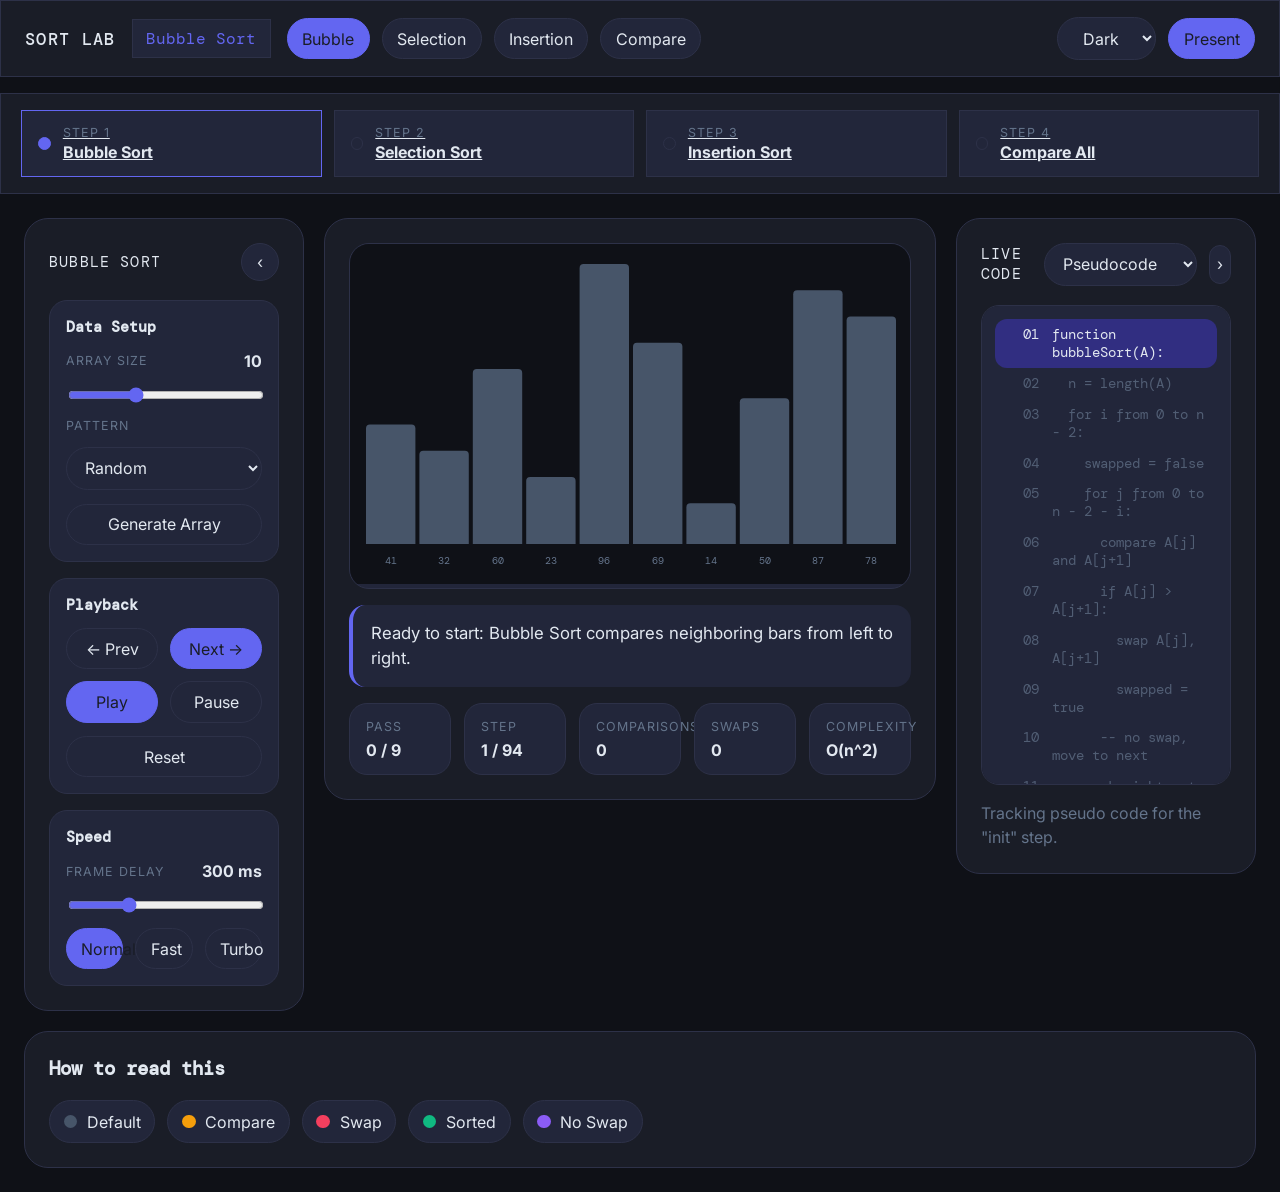
==== bubble.html @ e61f561c "refactor(ui): rebuild sorting lab around shared p5 sketches Replace the divergent DOM-based simulato" ====
<!doctype html>
<html lang="en">
<head>
  <meta charset="UTF-8">
  <meta name="viewport" content="width=device-width, initial-scale=1.0">
  <title>Bubble Sort - Sort Lab</title>
  <link rel="stylesheet" href="css/theme.css">
  <link rel="stylesheet" href="css/shell.css">
</head>
<body data-theme="dark">
  <div class="page-wrapper">
    <div class="sim-layout">
      <aside class="left-panel" id="leftPanel">
        <div class="panel-header">
          <span class="algo-badge">Bubble Sort</span>
          <button class="collapse-btn" id="collapseLeftBtn" type="button">&lsaquo;</button>
        </div>
        <div class="panel-body">
          <section class="control-group">
            <h3>Data Setup</h3>
            <label class="control-field" for="sizeInput">
              <span>Array Size</span>
              <b id="sizeValue">10</b>
            </label>
            <input id="sizeInput" type="range" min="6" max="18" value="10" step="1">

            <label class="control-field" for="patternSelect">
              <span>Pattern</span>
            </label>
            <select id="patternSelect">
              <option value="random">Random</option>
              <option value="reversed">Reversed</option>
              <option value="nearly_sorted">Nearly Sorted</option>
              <option value="few_unique">Few Unique</option>
            </select>

            <button class="control-button" id="regenerateBtn" type="button">Generate Array</button>
          </section>

          <section class="control-group">
            <h3>Playback</h3>
            <div class="button-grid two-up">
              <button class="control-button" id="backBtn" type="button">&larr; Prev</button>
              <button class="control-button accent" id="nextBtn" type="button">Next &rarr;</button>
              <button class="control-button accent" id="playBtn" type="button">Play</button>
              <button class="control-button" id="pauseBtn" type="button">Pause</button>
            </div>
            <button class="control-button ghost" id="resetBtn" type="button">Reset</button>
          </section>

          <section class="control-group">
            <h3>Speed</h3>
            <label class="control-field" for="speed">
              <span>Frame Delay</span>
              <b id="speedValue">300 ms</b>
            </label>
            <input id="speed" type="range" min="10" max="1000" value="300" step="10">
            <div class="button-grid three-up presets">
              <button class="pill-btn active" id="speedNormalBtn" type="button">Normal</button>
              <button class="pill-btn" id="speedFastBtn" type="button">Fast</button>
              <button class="pill-btn" id="speedTurboBtn" type="button">Turbo</button>
            </div>
          </section>
        </div>
      </aside>

      <main class="center-panel">
        <div class="canvas-container" id="sketchContainer"></div>
        <div class="narration-banner" id="narration">Press Play or Step Forward to begin.</div>
        <div class="stats-row" id="statsRow">
          <div class="stat"><span class="stat-label">Pass</span><b id="passStat">0 / 0</b></div>
          <div class="stat"><span class="stat-label">Step</span><b id="stepStat">0 / 0</b></div>
          <div class="stat"><span class="stat-label">Comparisons</span><b id="compStat">0</b></div>
          <div class="stat"><span class="stat-label">Swaps</span><b id="swapStat">0</b></div>
          <div class="stat"><span class="stat-label">Complexity</span><b id="complexStat">O(n^2)</b></div>
        </div>
      </main>

      <aside class="right-panel" id="rightPanel">
        <div class="panel-header">
          <span class="panel-title">Live Code</span>
          <select id="codeLanguage">
            <option value="pseudo">Pseudocode</option>
            <option value="java">Java</option>
            <option value="cpp">C++</option>
            <option value="python">Python</option>
          </select>
          <button class="collapse-btn" id="collapseRightBtn" type="button">&rsaquo;</button>
        </div>
        <div class="panel-body">
          <div class="code-trace-container" id="codeTraceContainer"></div>
          <div class="code-note" id="codeNote">Line trace follows the current Bubble Sort step.</div>
        </div>
      </aside>
    </div>

    <section class="how-section">
      <h3>How to read this</h3>
      <div class="legend-row">
        <span class="legend-pill"><i class="swatch default"></i> Default</span>
        <span class="legend-pill"><i class="swatch compare"></i> Compare</span>
        <span class="legend-pill"><i class="swatch swap"></i> Swap</span>
        <span class="legend-pill"><i class="swatch sorted"></i> Sorted</span>
        <span class="legend-pill"><i class="swatch noswap"></i> No Swap</span>
      </div>
    </section>
  </div>

  <script src="lib/p5.min.js"></script>
  <script src="js/algorithms/bubble.js"></script>
  <script src="js/shell.js"></script>
  <script src="js/controls.js"></script>
  <script src="js/codeTrace.js"></script>
  <script src="js/sketches/bubbleSketch.js"></script>
  <script>
    let currentArray = SortLabControls.generateArray(10, 'random');
    let steps = BubbleAlgorithm.computeSteps(currentArray);
    let currentStep = steps[0];

    const sketch = mountSketch('sketchContainer', 'bubble');
    const codeTrace = initCodeTrace({
      container: document.getElementById('codeTraceContainer'),
      codeStrings: BubbleAlgorithm.codeStrings,
      lineMap: BubbleAlgorithm.lineMap,
    });

    function renderCodeForStep(step) {
      const lang = document.getElementById('codeLanguage').value;
      codeTrace.render(lang, step.type);
      document.getElementById('codeNote').textContent =
        'Tracking ' + lang + ' code for the "' + step.type + '" step.';
    }

    initControls({
      sketch,
      initialArray: currentArray,
      getSteps: function () {
        return steps;
      },
      setSteps: function (nextSteps) {
        steps = nextSteps;
      },
      buildSteps: function (array) {
        currentArray = array.slice();
        return BubbleAlgorithm.computeSteps(currentArray);
      },
      onStepChange: function (step, idx, total) {
        currentStep = step;
        document.getElementById('narration').textContent = step.action;
        document.getElementById('passStat').textContent = step.pass + ' / ' + step.totalPasses;
        document.getElementById('stepStat').textContent = (idx + 1) + ' / ' + total;
        document.getElementById('compStat').textContent = step.comparisons;
        document.getElementById('swapStat').textContent = step.swaps;
        renderCodeForStep(step);
      },
      speedEl: document.getElementById('speed'),
      playBtn: document.getElementById('playBtn'),
      pauseBtn: document.getElementById('pauseBtn'),
      nextBtn: document.getElementById('nextBtn'),
      backBtn: document.getElementById('backBtn'),
      resetBtn: document.getElementById('resetBtn'),
      speedNormalBtn: document.getElementById('speedNormalBtn'),
      speedFastBtn: document.getElementById('speedFastBtn'),
      speedTurboBtn: document.getElementById('speedTurboBtn'),
      sizeEl: document.getElementById('sizeInput'),
      sizeValueEl: document.getElementById('sizeValue'),
      patternEl: document.getElementById('patternSelect'),
      regenerateBtn: document.getElementById('regenerateBtn'),
      speedValueEl: document.getElementById('speedValue'),
    });

    document.getElementById('codeLanguage').addEventListener('change', function () {
      renderCodeForStep(currentStep);
    });
  </script>
</body>
</html>
---- css/theme.css ----
body[data-theme="dark"] {
  --bg: #0f1117;
  --surface: #1a1d27;
  --surface-2: #22263a;
  --border: #2d3148;
  --ink: #e2e8f0;
  --muted: #64748b;
  --accent: #6366f1;
  --accent-dim: #312e81;
  --bar-default: #475569;
  --bar-compare: #f59e0b;
  --bar-swap: #f43f5e;
  --bar-sorted: #10b981;
  --bar-noswap: #8b5cf6;
  --bar-min: #f97316;
  --bar-key: #38bdf8;
  --bar-shift: #a855f7;
}

body[data-theme="light"] {
  --bg: #f8fafc;
  --surface: #ffffff;
  --surface-2: #f1f5f9;
  --border: #e2e8f0;
  --ink: #0f172a;
  --muted: #64748b;
  --accent: #4f46e5;
  --accent-dim: #e0e7ff;
  --bar-default: #475569;
  --bar-compare: #f59e0b;
  --bar-swap: #f43f5e;
  --bar-sorted: #10b981;
  --bar-noswap: #8b5cf6;
  --bar-min: #f97316;
  --bar-key: #38bdf8;
  --bar-shift: #a855f7;
}

body[data-theme="ocean"] {
  --bg: #0a1628;
  --surface: #0f2040;
  --surface-2: #162a52;
  --border: #1e3a6e;
  --ink: #bfdbfe;
  --muted: #4b7fba;
  --accent: #38bdf8;
  --accent-dim: #0c4a6e;
  --bar-default: #475569;
  --bar-compare: #f59e0b;
  --bar-swap: #f43f5e;
  --bar-sorted: #10b981;
  --bar-noswap: #8b5cf6;
  --bar-min: #f97316;
  --bar-key: #38bdf8;
  --bar-shift: #a855f7;
}

body[data-theme="forest"] {
  --bg: #0a1a0e;
  --surface: #0f2714;
  --surface-2: #163a1d;
  --border: #1e5228;
  --ink: #bbf7d0;
  --muted: #4a8f5c;
  --accent: #10b981;
  --accent-dim: #064e3b;
  --bar-default: #475569;
  --bar-compare: #f59e0b;
  --bar-swap: #f43f5e;
  --bar-sorted: #10b981;
  --bar-noswap: #8b5cf6;
  --bar-min: #f97316;
  --bar-key: #38bdf8;
  --bar-shift: #a855f7;
}
---- css/shell.css ----
@import url('https://fonts.googleapis.com/css2?family=DM+Mono:wght@400;500&family=Inter:wght@400;500;600;700&display=swap');

* {
  box-sizing: border-box;
}

html {
  color-scheme: dark;
}

body {
  margin: 0;
  min-height: 100vh;
  background: var(--bg);
  color: var(--ink);
  font-family: 'Inter', sans-serif;
}

body[data-theme="light"] {
  color-scheme: light;
}

a {
  color: inherit;
}

button,
select,
input {
  font: inherit;
}

code {
  font-family: 'DM Mono', monospace;
}

.topnav,
.progress-stepper,
.hero-panel,
.download-note,
.feature-card,
.compare-callout,
.table-card,
.left-panel,
.center-panel,
.right-panel,
.how-section,
.compare-lane,
.summary-card {
  border: 1px solid var(--border);
  background: var(--surface);
}

.topnav {
  position: sticky;
  top: 0;
  z-index: 20;
  display: flex;
  align-items: center;
  justify-content: space-between;
  gap: 1rem;
  padding: 1rem 1.5rem;
}

.topnav-brand,
.topnav-current,
.panel-title,
.algo-badge,
.lane-title,
.hero-panel h1,
.feature-card h2,
.compare-callout h2,
.table-card h2,
.how-section h3,
.control-group h3 {
  font-family: 'DM Mono', monospace;
}

.topnav-brand {
  font-size: 1.05rem;
  font-weight: 500;
  letter-spacing: 0.08em;
  text-transform: uppercase;
}

.topnav-center {
  display: flex;
  align-items: center;
  gap: 1rem;
  flex: 1;
}

.topnav-current {
  padding: 0.5rem 0.85rem;
  border: 1px solid var(--border);
  background: var(--surface-2);
  color: var(--accent);
}

.topnav-links,
.topnav-right,
.hero-actions,
.legend-row,
.button-grid,
.presets,
.lane-header {
  display: flex;
  align-items: center;
  gap: 0.75rem;
}

.topnav-links {
  flex-wrap: wrap;
}

.topnav-link,
.button-link,
.control-button,
.pill-btn,
.present-btn,
.theme-select,
.collapse-btn,
select {
  border: 1px solid var(--border);
  background: var(--surface-2);
  color: var(--ink);
  text-decoration: none;
}

.topnav-link,
.button-link,
.present-btn,
.control-button,
.pill-btn,
.theme-select,
.collapse-btn,
select {
  border-radius: 999px;
}

.topnav-link,
.present-btn,
.theme-select,
.button-link,
.control-button,
.pill-btn,
.collapse-btn,
select {
  padding: 0.6rem 0.9rem;
}

.topnav-link.active,
.button-link,
.control-button.accent,
.pill-btn.active,
.present-btn {
  background: var(--accent);
  border-color: var(--accent);
  color: var(--surface);
}

.button-link.ghost,
.control-button.ghost {
  background: transparent;
  color: var(--ink);
}

.progress-stepper {
  max-width: 1320px;
  margin: 1rem auto 0;
  padding: 1rem 1.25rem;
}

.stepper-track {
  display: grid;
  grid-template-columns: repeat(4, minmax(0, 1fr));
  gap: 0.75rem;
}

.step-item {
  display: flex;
  align-items: center;
  gap: 0.75rem;
  padding: 0.85rem 1rem;
  border: 1px solid var(--border);
  background: var(--surface-2);
}

.step-dot {
  width: 0.8rem;
  height: 0.8rem;
  border-radius: 999px;
  border: 1px solid var(--border);
  background: transparent;
}

.step-item.current {
  border-color: var(--accent);
}

.step-item.current .step-dot,
.step-item.complete .step-dot {
  background: var(--accent);
  border-color: var(--accent);
}

.step-meta {
  display: flex;
  flex-direction: column;
  gap: 0.15rem;
}

.step-index,
.eyebrow,
.card-kicker,
.summary-label,
.stat-label,
.control-field span {
  font-size: 0.78rem;
  letter-spacing: 0.08em;
  text-transform: uppercase;
  color: var(--muted);
}

.page-wrapper,
.home-page {
  max-width: 1320px;
  margin: 0 auto;
  padding: 1.5rem;
}

.home-page {
  display: grid;
  gap: 1.5rem;
}

.hero-panel,
.download-note,
.compare-callout,
.table-card,
.feature-card,
.left-panel,
.center-panel,
.right-panel,
.how-section,
.compare-lane,
.summary-card {
  border-radius: 24px;
}

.hero-panel,
.compare-callout,
.download-note,
.table-card,
.feature-card,
.left-panel,
.center-panel,
.right-panel,
.how-section,
.compare-lane {
  padding: 1.5rem;
}

.hero-panel h1,
.compare-callout h2,
.table-card h2 {
  margin: 0.4rem 0 0.75rem;
  font-size: clamp(2rem, 4vw, 3.4rem);
  line-height: 1.05;
}

.hero-panel p,
.compare-callout p,
.feature-card p,
.download-note p,
.table-card p,
.code-note,
.summary-card code,
.narration-banner,
.narration-banner.compact {
  color: var(--ink);
}

.download-note a,
.button-link,
.feature-card a {
  color: inherit;
}

.card-grid {
  display: grid;
  grid-template-columns: repeat(auto-fit, minmax(240px, 1fr));
  gap: 1.25rem;
}

.feature-card {
  display: grid;
  gap: 1rem;
}

.feature-card h2 {
  margin: 0;
  font-size: 1.3rem;
}

.compare-callout {
  display: flex;
  align-items: center;
  justify-content: space-between;
  gap: 1rem;
}

.complexity-table {
  width: 100%;
  border-collapse: collapse;
}

.complexity-table th,
.complexity-table td {
  padding: 0.95rem 0.85rem;
  border-bottom: 1px solid var(--border);
  text-align: left;
}

.complexity-table th {
  color: var(--muted);
  font-size: 0.82rem;
  text-transform: uppercase;
  letter-spacing: 0.08em;
}

.sim-layout {
  display: grid;
  grid-template-columns: 280px minmax(0, 1fr) 300px;
  gap: 1.25rem;
  align-items: start;
}

.sim-layout.left-collapsed {
  grid-template-columns: 82px minmax(0, 1fr) 300px;
}

.sim-layout.right-collapsed {
  grid-template-columns: 280px minmax(0, 1fr) 82px;
}

.sim-layout.left-collapsed.right-collapsed {
  grid-template-columns: 82px minmax(0, 1fr) 82px;
}

.panel-header {
  display: flex;
  align-items: center;
  justify-content: space-between;
  gap: 0.75rem;
  margin-bottom: 1.2rem;
}

.panel-body {
  display: grid;
  gap: 1rem;
}

.left-panel.collapsed .panel-body,
.right-panel.collapsed .panel-body,
.left-panel.collapsed .algo-badge,
.right-panel.collapsed .panel-title,
.right-panel.collapsed select {
  display: none;
}

.left-panel,
.right-panel {
  position: sticky;
  top: 6.5rem;
}

.algo-badge,
.panel-title,
.lane-title {
  font-size: 0.92rem;
  letter-spacing: 0.08em;
  text-transform: uppercase;
}

.collapse-btn {
  width: 2.4rem;
  height: 2.4rem;
  padding: 0;
  display: inline-flex;
  align-items: center;
  justify-content: center;
}

.control-group {
  display: grid;
  gap: 0.85rem;
  padding: 1rem;
  border: 1px solid var(--border);
  border-radius: 18px;
  background: var(--surface-2);
}

.control-group h3 {
  margin: 0;
  font-size: 0.92rem;
}

.control-field {
  display: flex;
  align-items: center;
  justify-content: space-between;
  gap: 1rem;
}

.button-grid.two-up {
  display: grid;
  grid-template-columns: repeat(2, minmax(0, 1fr));
  gap: 0.75rem;
}

.button-grid.three-up {
  display: grid;
  grid-template-columns: repeat(3, minmax(0, 1fr));
  gap: 0.75rem;
}

.control-button,
.pill-btn,
.button-link,
.present-btn,
.theme-select,
.topnav-link {
  text-align: center;
  transition: border-color 160ms ease, background 160ms ease, color 160ms ease;
}

select,
input[type="range"] {
  width: 100%;
}

input[type="range"] {
  accent-color: var(--accent);
}

.canvas-container {
  width: 100%;
  min-height: 340px;
  border: 1px solid var(--border);
  border-radius: 20px;
  overflow: hidden;
  background: var(--surface-2);
}

.canvas-container.compact {
  min-height: 220px;
}

.narration-banner {
  margin-top: 1rem;
  padding: 1rem 1.1rem;
  border-left: 4px solid var(--accent);
  border-radius: 16px;
  background: var(--surface-2);
  font-size: 1.05rem;
  line-height: 1.5;
}

.narration-banner.compact {
  margin-top: 0.8rem;
  font-size: 0.96rem;
}

.stats-row {
  display: grid;
  grid-template-columns: repeat(5, minmax(0, 1fr));
  gap: 0.85rem;
  margin-top: 1rem;
}

.stats-row.compact {
  grid-template-columns: repeat(3, minmax(0, 1fr));
}

.stat {
  display: grid;
  gap: 0.4rem;
  padding: 0.9rem 1rem;
  border: 1px solid var(--border);
  border-radius: 18px;
  background: var(--surface-2);
}

.center-panel {
  min-width: 0;
}

.code-trace-container {
  max-height: 480px;
  overflow: auto;
  border: 1px solid var(--border);
  border-radius: 18px;
  background: var(--surface-2);
  padding: 0.8rem;
}

.code-language-block {
  display: none;
}

.code-language-block.active {
  display: block;
}

.code-line {
  display: grid;
  grid-template-columns: 2.2rem minmax(0, 1fr);
  gap: 0.85rem;
  padding: 0.4rem 0.55rem;
  border-radius: 12px;
  color: var(--muted);
  font-family: 'DM Mono', monospace;
  font-size: 0.86rem;
  transition: background 180ms ease, color 180ms ease, opacity 180ms ease;
  opacity: 0.72;
}

.code-line.active {
  background: var(--accent-dim);
  color: var(--ink);
  opacity: 1;
}

.code-line-number {
  text-align: right;
}

.code-line-content {
  white-space: pre-wrap;
  word-break: break-word;
}

.code-note {
  color: var(--muted);
  line-height: 1.5;
}

.how-section {
  margin-top: 1.25rem;
}

.how-section h3 {
  margin-top: 0;
}

.legend-row {
  flex-wrap: wrap;
}

.legend-pill {
  display: inline-flex;
  align-items: center;
  gap: 0.6rem;
  padding: 0.65rem 0.85rem;
  border: 1px solid var(--border);
  border-radius: 999px;
  background: var(--surface-2);
}

.swatch {
  width: 0.85rem;
  height: 0.85rem;
  border-radius: 999px;
  display: inline-block;
}

.swatch.default {
  background: var(--bar-default);
}

.swatch.compare {
  background: var(--bar-compare);
}

.swatch.swap {
  background: var(--bar-swap);
}

.swatch.sorted {
  background: var(--bar-sorted);
}

.swatch.noswap {
  background: var(--bar-noswap);
}

.swatch.min {
  background: var(--bar-min);
}

.swatch.key {
  background: var(--bar-key);
}

.swatch.shift {
  background: var(--bar-shift);
}

.compare-stack {
  display: grid;
  gap: 1rem;
}

.compare-lane {
  display: grid;
}

.compare-lane {
  position: relative;
}

.compare-lane.lane-done::after {
  content: 'Sorted';
  position: absolute;
  top: 10px;
  right: 12px;
  background: var(--bar-sorted);
  color: var(--surface);
  font-size: 11px;
  font-weight: 600;
  padding: 3px 10px;
  border-radius: 999px;
  letter-spacing: 0.04em;
  pointer-events: none;
}

.lane-header {
  justify-content: space-between;
  margin-bottom: 0.75rem;
}

.lane-status {
  color: var(--muted);
  font-size: 0.88rem;
}

.compare-summary-grid {
  display: grid;
  gap: 0.85rem;
}

.summary-card {
  display: grid;
  gap: 0.45rem;
  padding: 1rem;
  border-radius: 18px;
}

.summary-card code {
  white-space: pre-wrap;
  word-break: break-word;
}

body[data-present] .topnav,
body[data-present] .progress-stepper,
body[data-present] .left-panel,
body[data-present] .right-panel,
body[data-present] .how-section {
  display: none !important;
}

body[data-present] .center-panel {
  width: 100% !important;
}

body[data-present] .sim-layout {
  grid-template-columns: 1fr !important;
}

@media (max-width: 1120px) {
  .sim-layout,
  .sim-layout.left-collapsed,
  .sim-layout.right-collapsed,
  .sim-layout.left-collapsed.right-collapsed,
  .compare-callout {
    grid-template-columns: 1fr;
    display: grid;
  }

  .topnav {
    flex-direction: column;
    align-items: stretch;
  }

  .topnav-center,
  .topnav-right {
    justify-content: space-between;
  }

  .left-panel,
  .right-panel {
    position: static;
  }
}

@media (max-width: 760px) {
  .page-wrapper,
  .home-page {
    padding: 1rem;
  }

  .progress-stepper {
    margin: 1rem;
  }

  .stepper-track,
  .stats-row,
  .stats-row.compact,
  .button-grid.two-up,
  .button-grid.three-up {
    grid-template-columns: 1fr;
  }

  .topnav-links,
  .topnav-right,
  .hero-actions,
  .legend-row {
    flex-direction: column;
    align-items: stretch;
  }

  .compare-callout {
    gap: 1.25rem;
  }
}
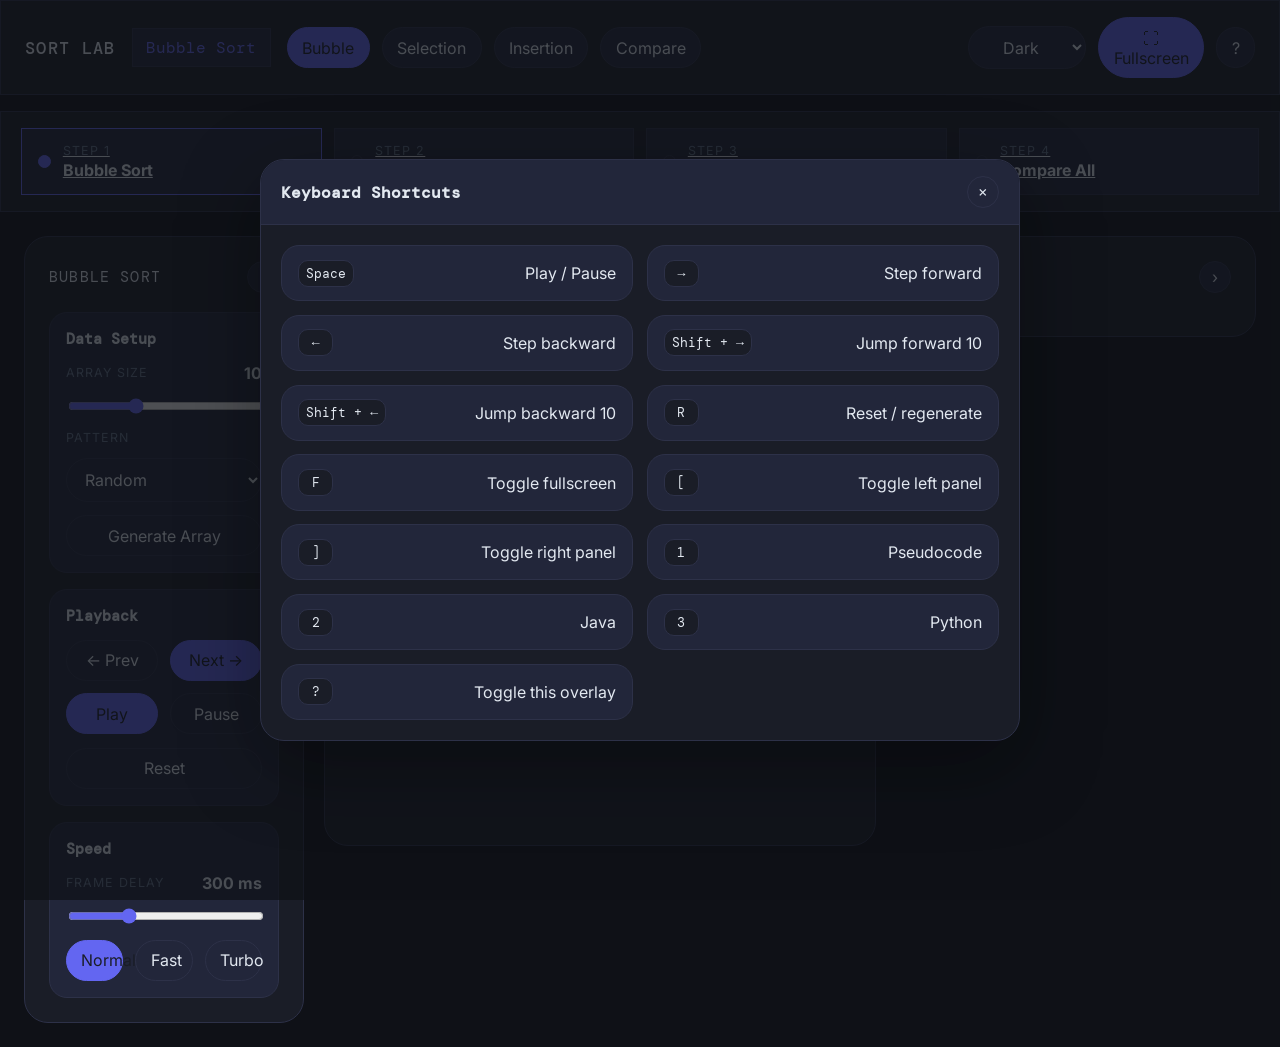
==== commit 4aa42b85: "feat(ui): tile workspace, keyboard shortcuts, swap animations, syntax highlighting - Add persistent " ====
--- a/bubble.html
+++ b/bubble.html
@@ -117,22 +117,23 @@
     let steps = BubbleAlgorithm.computeSteps(currentArray);
     let currentStep = steps[0];
 
-    const sketch = mountSketch('sketchContainer', 'bubble');
+    let sketch = mountSketch('sketchContainer', 'bubble');
     const codeTrace = initCodeTrace({
       container: document.getElementById('codeTraceContainer'),
       codeStrings: BubbleAlgorithm.codeStrings,
-      lineMap: BubbleAlgorithm.lineMap,
     });
 
     function renderCodeForStep(step) {
       const lang = document.getElementById('codeLanguage').value;
-      codeTrace.render(lang, step.type);
+      codeTrace.render(lang, step);
       document.getElementById('codeNote').textContent =
         'Tracking ' + lang + ' code for the "' + step.type + '" step.';
     }
 
-    initControls({
-      sketch,
+    const controls = initControls({
+      getSketch: function () {
+        return sketch;
+      },
       initialArray: currentArray,
       getSteps: function () {
         return steps;
@@ -169,6 +170,38 @@
       speedValueEl: document.getElementById('speedValue'),
     });
 
+    SortLabShell.registerPageRuntime({
+      controls: controls,
+      codeLanguageEl: document.getElementById('codeLanguage'),
+      mountVisualizer: function (target) {
+        if (sketch && typeof sketch.destroy === 'function') {
+          sketch.destroy();
+        } else if (sketch && typeof sketch.remove === 'function') {
+          sketch.remove();
+        }
+        sketch = mountSketch(target, 'bubble');
+        if (sketch && typeof sketch.resetBars === 'function') {
+          sketch.resetBars(currentArray);
+        }
+        if (currentStep && sketch && typeof sketch.applyStep === 'function') {
+          sketch.applyStep(currentStep);
+        }
+      },
+      unmountVisualizer: function () {
+        if (sketch && typeof sketch.destroy === 'function') {
+          sketch.destroy();
+        } else if (sketch && typeof sketch.remove === 'function') {
+          sketch.remove();
+        }
+        sketch = null;
+      },
+      onTileContentMounted: function (content) {
+        if (content === 'code' && currentStep) {
+          renderCodeForStep(currentStep);
+        }
+      },
+    });
+
     document.getElementById('codeLanguage').addEventListener('change', function () {
       renderCodeForStep(currentStep);
     });
--- a/css/theme.css
+++ b/css/theme.css
@@ -15,6 +15,15 @@
   --bar-min: #f97316;
   --bar-key: #38bdf8;
   --bar-shift: #a855f7;
+  --tok-kw: #569cd6;
+  --tok-type: #4ec9b0;
+  --tok-fn: #dcdcaa;
+  --tok-var: #9cdcfe;
+  --tok-num: #b5cea8;
+  --tok-op: #d4d4d4;
+  --tok-punct: #d4d4d4;
+  --tok-comment: #6a9955;
+  --tok-str: #ce9178;
 }
 
 body[data-theme="light"] {
@@ -34,6 +43,15 @@
   --bar-min: #f97316;
   --bar-key: #38bdf8;
   --bar-shift: #a855f7;
+  --tok-kw: #0000ff;
+  --tok-type: #267f99;
+  --tok-fn: #795e26;
+  --tok-var: #001080;
+  --tok-num: #098658;
+  --tok-op: #000000;
+  --tok-punct: #000000;
+  --tok-comment: #008000;
+  --tok-str: #a31515;
 }
 
 body[data-theme="ocean"] {
@@ -53,6 +71,15 @@
   --bar-min: #f97316;
   --bar-key: #38bdf8;
   --bar-shift: #a855f7;
+  --tok-kw: #4fc1ff;
+  --tok-type: #4ec9b0;
+  --tok-fn: #dcdcaa;
+  --tok-var: #9cdcfe;
+  --tok-num: #b5cea8;
+  --tok-op: #d4d4d4;
+  --tok-punct: #d4d4d4;
+  --tok-comment: #6a9955;
+  --tok-str: #ce9178;
 }
 
 body[data-theme="forest"] {
@@ -72,4 +99,13 @@
   --bar-min: #f97316;
   --bar-key: #38bdf8;
   --bar-shift: #a855f7;
+  --tok-kw: #6ab04c;
+  --tok-type: #4ec9b0;
+  --tok-fn: #f9ca24;
+  --tok-var: #9cdcfe;
+  --tok-num: #b5cea8;
+  --tok-op: #d4d4d4;
+  --tok-punct: #d4d4d4;
+  --tok-comment: #8fbc8f;
+  --tok-str: #e17055;
 }
--- a/css/shell.css
+++ b/css/shell.css
@@ -331,21 +331,21 @@
 
 .sim-layout {
   display: grid;
-  grid-template-columns: 280px minmax(0, 1fr) 300px;
+  grid-template-columns: 280px minmax(0, 1fr) 360px;
   gap: 1.25rem;
   align-items: start;
 }
 
 .sim-layout.left-collapsed {
-  grid-template-columns: 82px minmax(0, 1fr) 300px;
+  grid-template-columns: 48px minmax(0, 1fr) 360px;
 }
 
 .sim-layout.right-collapsed {
-  grid-template-columns: 280px minmax(0, 1fr) 82px;
+  grid-template-columns: 280px minmax(0, 1fr) 48px;
 }
 
 .sim-layout.left-collapsed.right-collapsed {
-  grid-template-columns: 82px minmax(0, 1fr) 82px;
+  grid-template-columns: 48px minmax(0, 1fr) 48px;
 }
 
 .panel-header {
@@ -363,10 +363,30 @@
 
 .left-panel.collapsed .panel-body,
 .right-panel.collapsed .panel-body,
-.left-panel.collapsed .algo-badge,
-.right-panel.collapsed .panel-title,
 .right-panel.collapsed select {
   display: none;
+}
+
+.left-panel.collapsed,
+.right-panel.collapsed {
+  padding: 0.85rem 0.4rem;
+}
+
+.left-panel.collapsed .panel-header,
+.right-panel.collapsed .panel-header {
+  flex-direction: column;
+  align-items: center;
+  gap: 0.6rem;
+  margin-bottom: 0;
+}
+
+.left-panel.collapsed .algo-badge,
+.right-panel.collapsed .panel-title {
+  display: block;
+  writing-mode: vertical-rl;
+  transform: rotate(180deg);
+  white-space: nowrap;
+  font-size: 0.72rem;
 }
 
 .left-panel,
@@ -384,8 +404,8 @@
 }
 
 .collapse-btn {
-  width: 2.4rem;
-  height: 2.4rem;
+  width: 2rem;
+  height: 2rem;
   padding: 0;
   display: inline-flex;
   align-items: center;
@@ -485,6 +505,7 @@
 
 .stat {
   display: grid;
+  min-width: 0;
   gap: 0.4rem;
   padding: 0.9rem 1rem;
   border: 1px solid var(--border);
@@ -493,12 +514,290 @@
 }
 
 .center-panel {
+  display: grid;
   min-width: 0;
+}
+
+.tile-workspace {
+  --tile-cols: minmax(200px, 1fr);
+  --tile-rows: minmax(160px, 1fr);
+  position: relative;
+  display: grid;
+  grid-template-columns: var(--tile-cols);
+  grid-template-rows: var(--tile-rows);
+  gap: 0.75rem;
+  min-height: 560px;
+  align-content: stretch;
+}
+
+.tile-card {
+  position: relative;
+  display: grid;
+  grid-template-rows: auto minmax(0, 1fr);
+  min-width: 0;
+  min-height: 160px;
+  border: 1px solid var(--border);
+  border-radius: 22px;
+  background: var(--surface);
+  overflow: hidden;
+}
+
+.tile-card.empty {
+  display: block;
+  min-height: 160px;
+}
+
+.tile-header {
+  height: 28px;
+  display: flex;
+  align-items: center;
+  justify-content: space-between;
+  gap: 0.75rem;
+  padding: 0 0.65rem;
+  border-bottom: 1px solid var(--border);
+  background: var(--surface-2);
+}
+
+.tile-label {
+  font-family: 'DM Mono', monospace;
+  font-size: 0.76rem;
+  letter-spacing: 0.08em;
+  text-transform: uppercase;
+  color: var(--muted);
+}
+
+.tile-actions {
+  display: inline-flex;
+  align-items: center;
+  gap: 0.3rem;
+}
+
+.tile-action-btn,
+.tile-empty-trigger,
+.tile-picker-option,
+.shortcut-close,
+.help-btn {
+  border: 1px solid var(--border);
+  background: var(--surface-2);
+  color: var(--ink);
+}
+
+.tile-action-btn {
+  width: 1.35rem;
+  height: 1.35rem;
+  display: inline-flex;
+  align-items: center;
+  justify-content: center;
+  padding: 0;
+  border-radius: 999px;
+}
+
+.tile-body {
+  min-height: 0;
+  padding: 0.85rem;
+  overflow: hidden;
+}
+
+.tile-empty-trigger {
+  width: 100%;
+  height: 100%;
+  min-height: 160px;
+  border-radius: 22px;
+  border-style: dashed;
+  display: grid;
+  place-items: center;
+  gap: 0.4rem;
+  font-family: 'DM Mono', monospace;
+}
+
+.tile-empty-trigger span {
+  font-size: 1.5rem;
+  line-height: 1;
+}
+
+.tile-picker {
+  position: absolute;
+  inset: 0.75rem;
+  z-index: 10;
+  display: flex;
+  flex-wrap: wrap;
+  align-content: center;
+  justify-content: center;
+  gap: 0.55rem;
+  padding: 1rem;
+  border: 1px solid var(--border);
+  border-radius: 18px;
+  background: color-mix(in srgb, var(--surface) 88%, transparent);
+  backdrop-filter: blur(10px);
+}
+
+.tile-picker-option {
+  border-radius: 999px;
+  padding: 0.55rem 0.85rem;
+}
+
+.tile-picker-option.disabled,
+.tile-picker-option:disabled {
+  opacity: 0.35;
+  cursor: not-allowed;
+}
+
+.tile-gutter {
+  position: absolute;
+  z-index: 6;
+  border-radius: 999px;
+  background: color-mix(in srgb, var(--accent) 40%, var(--surface-2));
+  opacity: 0.7;
+}
+
+.tile-gutter-col {
+  width: 6px;
+  cursor: col-resize;
+}
+
+.tile-gutter-row {
+  height: 6px;
+  cursor: row-resize;
+}
+
+.code-tile-panel {
+  display: grid;
+  grid-template-rows: auto minmax(0, 1fr) auto;
+  gap: 0.75rem;
+  height: 100%;
+}
+
+.code-tile-toolbar {
+  display: flex;
+  align-items: center;
+  justify-content: space-between;
+  gap: 0.75rem;
+}
+
+.tile-body .code-trace-container,
+.tile-body .compare-stack,
+.tile-body .how-section {
+  height: 100%;
+}
+
+.tile-body .how-section {
+  margin-top: 0;
+}
+
+.shortcut-overlay {
+  position: fixed;
+  inset: 0;
+  z-index: 9999;
+  display: grid;
+  place-items: center;
+  padding: 1.5rem;
+  background: color-mix(in srgb, var(--bg) 72%, transparent);
+}
+
+.shortcut-modal {
+  width: min(760px, 100%);
+  border: 1px solid var(--border);
+  border-radius: 24px;
+  background: var(--surface);
+  box-shadow: 0 24px 80px rgba(0, 0, 0, 0.35);
+  overflow: hidden;
+}
+
+.shortcut-modal-header {
+  display: flex;
+  align-items: center;
+  justify-content: space-between;
+  gap: 1rem;
+  padding: 1rem 1.25rem;
+  border-bottom: 1px solid var(--border);
+  background: var(--surface-2);
+  font-family: 'DM Mono', monospace;
+}
+
+.shortcut-close {
+  width: 2rem;
+  height: 2rem;
+  border-radius: 999px;
+  padding: 0;
+}
+
+.shortcut-grid {
+  display: grid;
+  grid-template-columns: repeat(2, minmax(0, 1fr));
+  gap: 0.85rem;
+  padding: 1.25rem;
+}
+
+.shortcut-item {
+  display: flex;
+  align-items: center;
+  justify-content: space-between;
+  gap: 1rem;
+  padding: 0.85rem 1rem;
+  border: 1px solid var(--border);
+  border-radius: 18px;
+  background: var(--surface-2);
+}
+
+kbd {
+  min-width: 2.2rem;
+  padding: 0.25rem 0.45rem;
+  border: 1px solid var(--border);
+  border-radius: 10px;
+  background: var(--surface);
+  font-family: 'DM Mono', monospace;
+  font-size: 0.82rem;
+  text-align: center;
+}
+
+.tok-kw { color: var(--tok-kw); }
+.tok-type { color: var(--tok-type); }
+.tok-fn { color: var(--tok-fn); }
+.tok-var { color: var(--tok-var); }
+.tok-num { color: var(--tok-num); }
+.tok-op { color: var(--tok-op); }
+.tok-punct { color: var(--tok-punct); }
+.tok-comment { color: var(--tok-comment); font-style: italic; }
+.tok-str { color: var(--tok-str); }
+
+body.is-fullscreen .progress-stepper {
+  display: none !important;
+}
+
+body.is-fullscreen .topnav {
+  position: fixed;
+  top: 0;
+  left: 0;
+  right: 0;
+  min-height: 40px;
+  padding: 0.45rem 1rem;
+  transition: transform 180ms ease, opacity 180ms ease;
+}
+
+body.fullscreen-nav-hidden .topnav {
+  transform: translateY(calc(-100% + 6px));
+  opacity: 0.45;
+}
+
+body.is-fullscreen .page-wrapper {
+  max-width: none;
+  min-height: 100vh;
+  padding: 4.25rem 0.75rem 0.75rem;
+}
+
+body.is-fullscreen .sim-layout {
+  min-height: calc(100vh - 5rem);
+}
+
+body.is-fullscreen .center-panel,
+body.is-fullscreen .tile-workspace {
+  min-height: calc(100vh - 6.25rem);
 }
 
 .code-trace-container {
   max-height: 480px;
-  overflow: auto;
+  overflow-x: auto;
+  overflow-y: auto;
   border: 1px solid var(--border);
   border-radius: 18px;
   background: var(--surface-2);
@@ -521,9 +820,10 @@
   border-radius: 12px;
   color: var(--muted);
   font-family: 'DM Mono', monospace;
-  font-size: 0.86rem;
+  font-size: 0.9rem;
+  line-height: 1.5;
   transition: background 180ms ease, color 180ms ease, opacity 180ms ease;
-  opacity: 0.72;
+  opacity: 0.85;
 }
 
 .code-line.active {
@@ -537,8 +837,14 @@
 }
 
 .code-line-content {
-  white-space: pre-wrap;
-  word-break: break-word;
+  white-space: pre;
+}
+
+.stat-label {
+  overflow: hidden;
+  text-overflow: ellipsis;
+  white-space: nowrap;
+  min-width: 0;
 }
 
 .code-note {
@@ -730,6 +1036,25 @@
     align-items: stretch;
   }
 
+  .shortcut-grid {
+    grid-template-columns: 1fr;
+  }
+
+  .tile-workspace {
+    grid-template-columns: 1fr !important;
+    grid-template-rows: none !important;
+    grid-auto-rows: minmax(160px, auto);
+  }
+
+  .tile-card {
+    grid-column: auto !important;
+    grid-row: auto !important;
+  }
+
+  .tile-gutter {
+    display: none;
+  }
+
   .compare-callout {
     gap: 1.25rem;
   }
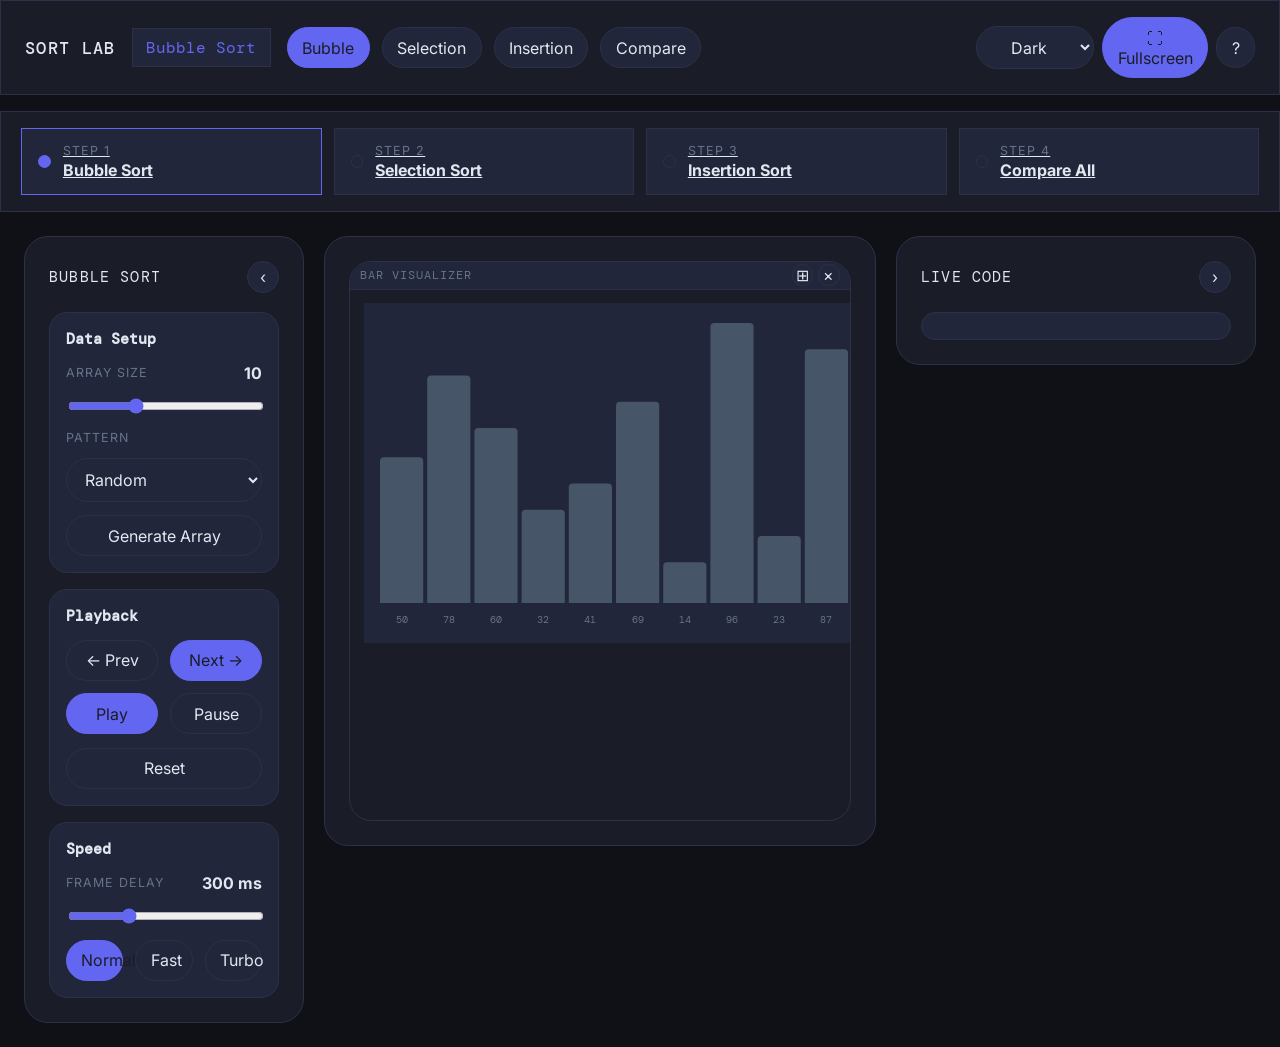
==== commit 54785d77: "polish: insertion shift animation, stat bump on all pages, hover/focus/cursor CSS, scrollbars, code-" ====
--- a/bubble.html
+++ b/bubble.html
@@ -148,10 +148,16 @@
       onStepChange: function (step, idx, total) {
         currentStep = step;
         document.getElementById('narration').textContent = step.action;
-        document.getElementById('passStat').textContent = step.pass + ' / ' + step.totalPasses;
+        var passEl = document.getElementById('passStat');
+        var compEl = document.getElementById('compStat');
+        var swapEl = document.getElementById('swapStat');
+        var newPass = step.pass + ' / ' + step.totalPasses;
+        var newComp = String(step.comparisons);
+        var newSwap = String(step.swaps);
+        if (passEl.textContent !== newPass) { passEl.textContent = newPass; SortLabShell.bumpStat(passEl); }
+        if (compEl.textContent !== newComp) { compEl.textContent = newComp; SortLabShell.bumpStat(compEl); }
+        if (swapEl.textContent !== newSwap) { swapEl.textContent = newSwap; SortLabShell.bumpStat(swapEl); }
         document.getElementById('stepStat').textContent = (idx + 1) + ' / ' + total;
-        document.getElementById('compStat').textContent = step.comparisons;
-        document.getElementById('swapStat').textContent = step.swaps;
         renderCodeForStep(step);
       },
       speedEl: document.getElementById('speed'),
--- a/css/shell.css
+++ b/css/shell.css
@@ -620,7 +620,7 @@
   inset: 0.75rem;
   z-index: 10;
   display: flex;
-  flex-wrap: wrap;
+  flex-direction: column;
   align-content: center;
   justify-content: center;
   gap: 0.55rem;
@@ -629,6 +629,37 @@
   border-radius: 18px;
   background: color-mix(in srgb, var(--surface) 88%, transparent);
   backdrop-filter: blur(10px);
+}
+
+.tile-picker-header {
+  display: flex;
+  align-items: center;
+  justify-content: space-between;
+  margin-bottom: 0.5rem;
+  font-family: 'DM Mono', monospace;
+  font-size: 0.75rem;
+  color: var(--muted);
+  text-transform: uppercase;
+  letter-spacing: 0.05em;
+}
+
+.tile-picker-close {
+  width: 1.5rem;
+  height: 1.5rem;
+  display: flex;
+  align-items: center;
+  justify-content: center;
+  border: 1px solid var(--border);
+  border-radius: 999px;
+  background: var(--surface-2);
+  color: var(--ink);
+  font-size: 1rem;
+  line-height: 1;
+  cursor: pointer;
+}
+
+.tile-picker-close:hover {
+  background: var(--surface-3);
 }
 
 .tile-picker-option {
@@ -692,6 +723,10 @@
   place-items: center;
   padding: 1.5rem;
   background: color-mix(in srgb, var(--bg) 72%, transparent);
+}
+
+.shortcut-overlay[hidden] {
+  display: none !important;
 }
 
 .shortcut-modal {
@@ -777,6 +812,31 @@
 body.fullscreen-nav-hidden .topnav {
   transform: translateY(calc(-100% + 6px));
   opacity: 0.45;
+}
+
+.fullscreen-exit-fab {
+  position: fixed;
+  top: max(0.75rem, env(safe-area-inset-top));
+  right: max(0.75rem, env(safe-area-inset-right));
+  z-index: 40;
+  display: inline-flex;
+  align-items: center;
+  justify-content: center;
+  min-height: 44px;
+  padding: 0.65rem 0.95rem;
+  border: 1px solid var(--accent);
+  border-radius: 999px;
+  background: var(--accent);
+  color: var(--surface);
+  box-shadow: 0 10px 28px rgba(0, 0, 0, 0.28);
+}
+
+.fullscreen-exit-fab[hidden] {
+  display: none;
+}
+
+body:not(.is-fullscreen) .fullscreen-exit-fab {
+  display: none;
 }
 
 body.is-fullscreen .page-wrapper {
@@ -1059,3 +1119,210 @@
     gap: 1.25rem;
   }
 }
+
+/* ── POLISH: Interactive element cursors ── */
+button,
+.topnav-link,
+.step-item,
+label[for],
+.collapse-btn,
+.tile-action-btn,
+.tile-empty-trigger,
+.tile-picker-option,
+.shortcut-close,
+.help-btn,
+.fullscreen-btn,
+.fullscreen-exit-fab {
+  cursor: pointer;
+}
+
+button:disabled,
+.tile-picker-option:disabled,
+.tile-picker-option.disabled {
+  cursor: not-allowed;
+}
+
+input[type="range"] {
+  cursor: ew-resize;
+}
+
+/* ── POLISH: Hover states ── */
+.topnav-link:not(.active):hover {
+  background: var(--surface-2);
+  border-color: var(--accent);
+  color: var(--accent);
+}
+
+.control-button:not(.accent):hover,
+.pill-btn:not(.active):hover {
+  border-color: var(--accent);
+  color: var(--accent);
+}
+
+.control-button.accent:hover,
+.pill-btn.active:hover,
+.present-btn:hover {
+  filter: brightness(1.12);
+}
+
+.collapse-btn:hover,
+.tile-action-btn:hover {
+  border-color: var(--accent);
+  color: var(--accent);
+}
+
+.tile-empty-trigger:hover {
+  border-color: var(--accent);
+  color: var(--accent);
+  background: color-mix(in srgb, var(--accent) 6%, var(--surface-2));
+}
+
+.tile-picker-option:not(:disabled):not(.disabled):hover {
+  background: var(--accent);
+  border-color: var(--accent);
+  color: var(--surface);
+}
+
+.step-item:hover {
+  border-color: var(--accent);
+}
+
+/* ── POLISH: Focus rings (keyboard nav) ── */
+button:focus-visible,
+a:focus-visible,
+select:focus-visible,
+input:focus-visible {
+  outline: 2px solid var(--accent);
+  outline-offset: 2px;
+}
+
+/* ── POLISH: Narration text transitions ── */
+.narration-banner {
+  transition: color 220ms ease;
+}
+
+/* ── POLISH: Stats value pop animation ── */
+@keyframes stat-bump {
+  0%   { transform: scale(1);    color: inherit; }
+  40%  { transform: scale(1.22); color: var(--accent); }
+  100% { transform: scale(1);    color: inherit; }
+}
+
+.stat b {
+  display: block;
+}
+
+.stat b.bumped {
+  animation: stat-bump 220ms cubic-bezier(0.34, 1.56, 0.64, 1) forwards;
+}
+
+/* ── POLISH: Canvas container inside tile-body fills the tile ── */
+.tile-body .canvas-container {
+  width: 100%;
+  min-height: 0;
+  height: 100%;
+  border-radius: 14px;
+  border: none;
+  margin: 0;
+}
+
+/* ── POLISH: Narration inside tile has no top margin ── */
+.tile-body .narration-banner {
+  margin-top: 0;
+}
+
+/* ── POLISH: Stats row inside tile has no top margin ── */
+.tile-body .stats-row {
+  margin-top: 0;
+}
+
+/* ── POLISH: Code note styling ── */
+.code-note {
+  font-family: 'DM Mono', monospace;
+  font-size: 0.78rem;
+  color: var(--muted);
+  letter-spacing: 0.04em;
+  padding: 0.4rem 0.55rem;
+  border-left: 2px solid var(--border);
+  line-height: 1.5;
+  transition: color 200ms ease, border-color 200ms ease;
+}
+
+/* ── POLISH: Custom scrollbars (webkit) ── */
+::-webkit-scrollbar {
+  width: 6px;
+  height: 6px;
+}
+
+::-webkit-scrollbar-track {
+  background: transparent;
+}
+
+::-webkit-scrollbar-thumb {
+  background: var(--border);
+  border-radius: 999px;
+}
+
+::-webkit-scrollbar-thumb:hover {
+  background: var(--muted);
+}
+
+/* ── POLISH: Active code line left accent bar ── */
+.code-line.active {
+  border-left: 3px solid var(--accent);
+  padding-left: calc(0.55rem - 3px);
+}
+
+/* ── POLISH: Tile card hover glow ── */
+.tile-card:not(.empty):focus-within {
+  box-shadow: 0 0 0 2px color-mix(in srgb, var(--accent) 40%, transparent);
+}
+
+/* ── POLISH: Gutter hover highlight ── */
+.tile-gutter:hover,
+.tile-gutter:active {
+  opacity: 1;
+  background: var(--accent);
+}
+
+/* ── POLISH: Smooth panel collapse transition ── */
+.left-panel,
+.right-panel {
+  transition: padding 180ms ease;
+}
+
+/* ── POLISH: Shortcut kbd visual polish ── */
+kbd {
+  box-shadow: 0 2px 0 var(--border);
+  white-space: nowrap;
+}
+
+/* ── POLISH: Compare lane done badge polish ── */
+.compare-lane.lane-done::after {
+  font-family: 'DM Mono', monospace;
+  letter-spacing: 0.06em;
+  text-transform: uppercase;
+}
+
+/* ── POLISH: Topnav right gap ── */
+.topnav-right {
+  gap: 0.5rem;
+}
+
+/* ── POLISH: Empty tile trigger text style ── */
+.tile-empty-trigger b {
+  font-family: 'DM Mono', monospace;
+  font-size: 0.8rem;
+  letter-spacing: 0.06em;
+  text-transform: uppercase;
+  color: var(--muted);
+  font-weight: 500;
+}
+
+/* ── POLISH: Stat label truncation ── */
+.stat-label {
+  overflow: hidden;
+  text-overflow: ellipsis;
+  white-space: nowrap;
+  min-width: 0;
+}
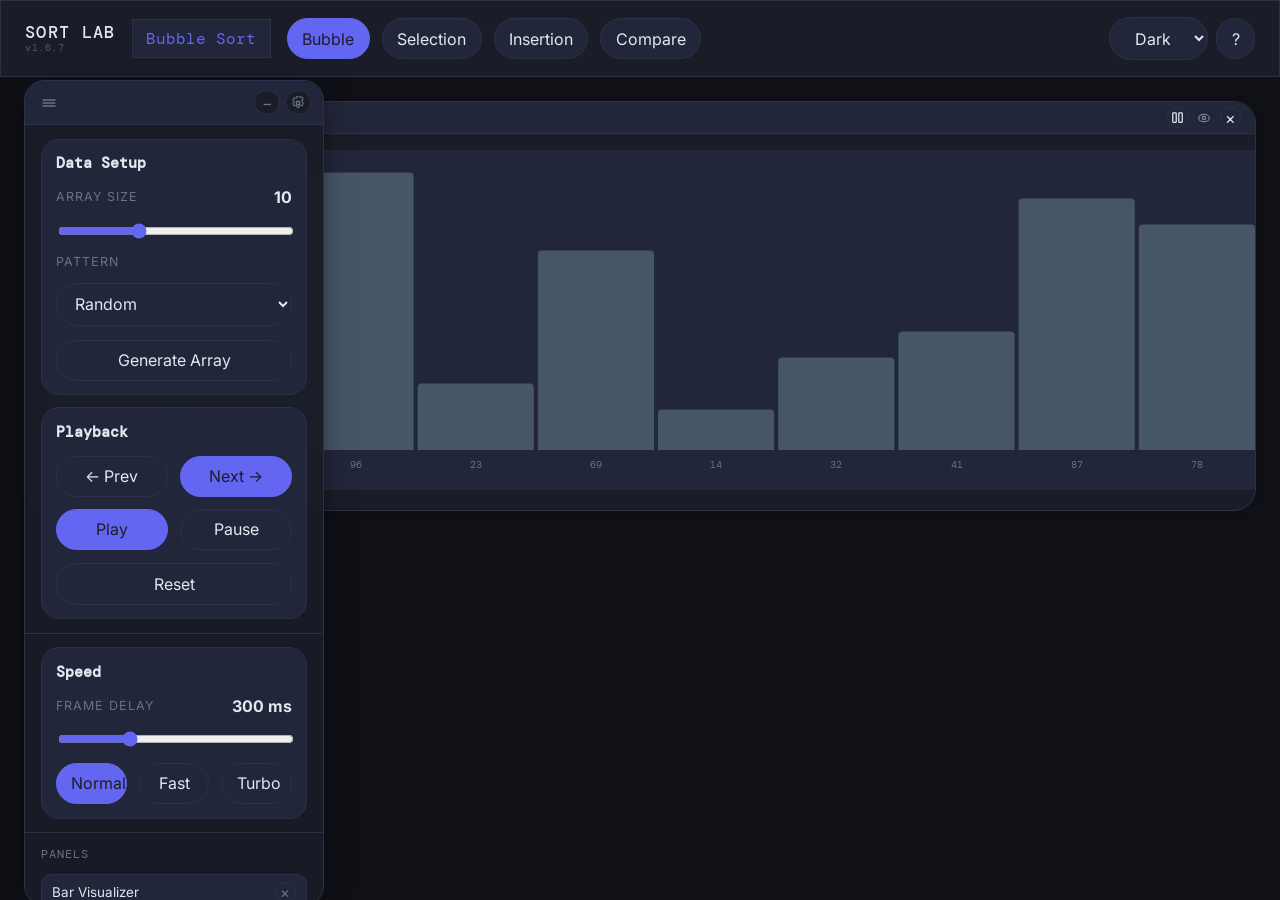
==== commit 165ac3aa: "v1.6.7 — include updater scripts and compare animation updates" ====
--- a/bubble.html
+++ b/bubble.html
@@ -107,6 +107,7 @@
   </div>
 
   <script src="lib/p5.min.js"></script>
+  <script src="js/updater.js"></script>
   <script src="js/algorithms/bubble.js"></script>
   <script src="js/shell.js"></script>
   <script src="js/controls.js"></script>
--- a/css/shell.css
+++ b/css/shell.css
@@ -35,20 +35,24 @@
 }
 
 .topnav,
-.progress-stepper,
 .hero-panel,
 .download-note,
 .feature-card,
 .compare-callout,
 .table-card,
 .left-panel,
-.center-panel,
 .right-panel,
 .how-section,
 .compare-lane,
 .summary-card {
   border: 1px solid var(--border);
   background: var(--surface);
+}
+
+/* center-panel is a transparent layout container — no card chrome */
+.center-panel {
+  background: transparent;
+  border: none;
 }
 
 .topnav {
@@ -165,52 +169,6 @@
   color: var(--ink);
 }
 
-.progress-stepper {
-  max-width: 1320px;
-  margin: 1rem auto 0;
-  padding: 1rem 1.25rem;
-}
-
-.stepper-track {
-  display: grid;
-  grid-template-columns: repeat(4, minmax(0, 1fr));
-  gap: 0.75rem;
-}
-
-.step-item {
-  display: flex;
-  align-items: center;
-  gap: 0.75rem;
-  padding: 0.85rem 1rem;
-  border: 1px solid var(--border);
-  background: var(--surface-2);
-}
-
-.step-dot {
-  width: 0.8rem;
-  height: 0.8rem;
-  border-radius: 999px;
-  border: 1px solid var(--border);
-  background: transparent;
-}
-
-.step-item.current {
-  border-color: var(--accent);
-}
-
-.step-item.current .step-dot,
-.step-item.complete .step-dot {
-  background: var(--accent);
-  border-color: var(--accent);
-}
-
-.step-meta {
-  display: flex;
-  flex-direction: column;
-  gap: 0.15rem;
-}
-
-.step-index,
 .eyebrow,
 .card-kicker,
 .summary-label,
@@ -240,7 +198,6 @@
 .table-card,
 .feature-card,
 .left-panel,
-.center-panel,
 .right-panel,
 .how-section,
 .compare-lane,
@@ -254,7 +211,6 @@
 .table-card,
 .feature-card,
 .left-panel,
-.center-panel,
 .right-panel,
 .how-section,
 .compare-lane {
@@ -331,17 +287,24 @@
 
 .sim-layout {
   display: grid;
-  grid-template-columns: 280px minmax(0, 1fr) 360px;
-  gap: 1.25rem;
+  grid-template-columns: minmax(0, 1fr);
+  gap: 1rem;
   align-items: start;
 }
 
+/* When floating panel is active, sidebars are hidden */
+.sim-layout.panels-floating .left-panel,
+.sim-layout.panels-floating .right-panel {
+  display: none !important;
+}
+
+/* Legacy collapsed variants kept for graceful fallback */
 .sim-layout.left-collapsed {
-  grid-template-columns: 48px minmax(0, 1fr) 360px;
+  grid-template-columns: 48px minmax(0, 1fr);
 }
 
 .sim-layout.right-collapsed {
-  grid-template-columns: 280px minmax(0, 1fr) 48px;
+  grid-template-columns: minmax(0, 1fr) 48px;
 }
 
 .sim-layout.left-collapsed.right-collapsed {
@@ -516,6 +479,7 @@
 .center-panel {
   display: grid;
   min-width: 0;
+  padding: 0;
 }
 
 .tile-workspace {
@@ -525,21 +489,24 @@
   display: grid;
   grid-template-columns: var(--tile-cols);
   grid-template-rows: var(--tile-rows);
-  gap: 0.75rem;
+  gap: 0.85rem;
   min-height: 560px;
   align-content: stretch;
+  align-items: start;
 }
 
 .tile-card {
   position: relative;
   display: grid;
   grid-template-rows: auto minmax(0, 1fr);
+  align-self: start;
   min-width: 0;
   min-height: 160px;
   border: 1px solid var(--border);
   border-radius: 22px;
   background: var(--surface);
   overflow: hidden;
+  box-shadow: 0 2px 8px rgba(0,0,0,0.12);
 }
 
 .tile-card.empty {
@@ -548,14 +515,15 @@
 }
 
 .tile-header {
-  height: 28px;
+  height: 32px;
   display: flex;
   align-items: center;
   justify-content: space-between;
   gap: 0.75rem;
-  padding: 0 0.65rem;
+  padding: 0 0.85rem;
   border-bottom: 1px solid var(--border);
   background: var(--surface-2);
+  border-radius: 22px 22px 0 0;
 }
 
 .tile-label {
@@ -594,7 +562,7 @@
 
 .tile-body {
   min-height: 0;
-  padding: 0.85rem;
+  padding: 1rem;
   overflow: hidden;
 }
 
@@ -678,7 +646,8 @@
   z-index: 6;
   border-radius: 999px;
   background: color-mix(in srgb, var(--accent) 40%, var(--surface-2));
-  opacity: 0.7;
+  opacity: 0;
+  transition: opacity 200ms ease;
 }
 
 .tile-gutter-col {
@@ -689,6 +658,12 @@
 .tile-gutter-row {
   height: 6px;
   cursor: row-resize;
+}
+
+.tile-gutter:hover,
+.tile-gutter:active {
+  opacity: 1;
+  background: var(--accent);
 }
 
 .code-tile-panel {
@@ -795,10 +770,6 @@
 .tok-comment { color: var(--tok-comment); font-style: italic; }
 .tok-str { color: var(--tok-str); }
 
-body.is-fullscreen .progress-stepper {
-  display: none !important;
-}
-
 body.is-fullscreen .topnav {
   position: fixed;
   top: 0;
@@ -975,11 +946,65 @@
 
 .compare-stack {
   display: grid;
-  gap: 1rem;
+  grid-template-columns: repeat(auto-fit, minmax(min(100%, 480px), 1fr));
+  gap: 1.25rem;
+  align-items: start;
 }
 
 .compare-lane {
-  display: grid;
+  position: relative;
+  display: grid;
+  gap: 0.75rem;
+  padding: 1.25rem;
+  border: 1px solid var(--border);
+  border-radius: 20px;
+  background: var(--surface);
+}
+
+.lane-remove-btn {
+  width: 1.6rem;
+  height: 1.6rem;
+  display: inline-flex;
+  align-items: center;
+  justify-content: center;
+  padding: 0;
+  border: 1px solid var(--border);
+  border-radius: 999px;
+  background: var(--surface-2);
+  color: var(--muted);
+  font-size: 1.1rem;
+  line-height: 1;
+  transition: all 140ms ease;
+}
+
+.lane-remove-btn:hover {
+  border-color: #f43f5e;
+  color: #f43f5e;
+  background: color-mix(in srgb, #f43f5e 12%, var(--surface-2));
+}
+
+.add-lane-btn {
+  display: flex;
+  align-items: center;
+  justify-content: center;
+  gap: 0.6rem;
+  width: 100%;
+  padding: 1.5rem;
+  border: 2px dashed var(--border);
+  border-radius: 20px;
+  background: transparent;
+  color: var(--muted);
+  font-family: 'DM Mono', monospace;
+  font-size: 0.9rem;
+  letter-spacing: 0.05em;
+  text-transform: uppercase;
+  transition: all 160ms ease;
+}
+
+.add-lane-btn:hover {
+  border-color: var(--accent);
+  color: var(--accent);
+  background: color-mix(in srgb, var(--accent) 6%, transparent);
 }
 
 .compare-lane {
@@ -1029,10 +1054,10 @@
 }
 
 body[data-present] .topnav,
-body[data-present] .progress-stepper,
 body[data-present] .left-panel,
 body[data-present] .right-panel,
-body[data-present] .how-section {
+body[data-present] .how-section,
+body[data-present] .float-panel {
   display: none !important;
 }
 
@@ -1076,11 +1101,6 @@
     padding: 1rem;
   }
 
-  .progress-stepper {
-    margin: 1rem;
-  }
-
-  .stepper-track,
   .stats-row,
   .stats-row.compact,
   .button-grid.two-up,
@@ -1123,7 +1143,6 @@
 /* ── POLISH: Interactive element cursors ── */
 button,
 .topnav-link,
-.step-item,
 label[for],
 .collapse-btn,
 .tile-action-btn,
@@ -1131,8 +1150,7 @@
 .tile-picker-option,
 .shortcut-close,
 .help-btn,
-.fullscreen-btn,
-.fullscreen-exit-fab {
+.float-handle {
   cursor: pointer;
 }
 
@@ -1181,10 +1199,6 @@
   background: var(--accent);
   border-color: var(--accent);
   color: var(--surface);
-}
-
-.step-item:hover {
-  border-color: var(--accent);
 }
 
 /* ── POLISH: Focus rings (keyboard nav) ── */
@@ -1226,16 +1240,6 @@
   margin: 0;
 }
 
-/* ── POLISH: Narration inside tile has no top margin ── */
-.tile-body .narration-banner {
-  margin-top: 0;
-}
-
-/* ── POLISH: Stats row inside tile has no top margin ── */
-.tile-body .stats-row {
-  margin-top: 0;
-}
-
 /* ── POLISH: Code note styling ── */
 .code-note {
   font-family: 'DM Mono', monospace;
@@ -1278,12 +1282,7 @@
   box-shadow: 0 0 0 2px color-mix(in srgb, var(--accent) 40%, transparent);
 }
 
-/* ── POLISH: Gutter hover highlight ── */
-.tile-gutter:hover,
-.tile-gutter:active {
-  opacity: 1;
-  background: var(--accent);
-}
+
 
 /* ── POLISH: Smooth panel collapse transition ── */
 .left-panel,
@@ -1326,3 +1325,575 @@
   white-space: nowrap;
   min-width: 0;
 }
+
+/* ── VERSION TAG ── */
+.topnav-brand-wrap {
+  display: flex;
+  flex-direction: column;
+  align-items: flex-start;
+  gap: 0.1rem;
+  line-height: 1;
+}
+
+.topnav-version {
+  font-family: 'DM Mono', monospace;
+  font-size: 0.65rem;
+  color: var(--muted);
+  letter-spacing: 0.06em;
+  opacity: 0.7;
+}
+
+/* ── SPLIT BUTTON ICON ── */
+.split-btn {
+  display: inline-flex;
+  align-items: center;
+  justify-content: center;
+}
+
+.split-btn svg {
+  display: block;
+}
+
+.split-btn:disabled svg {
+  opacity: 0.35;
+}
+
+/* ── TILE CARD HOVER BORDER ── */
+.tile-card:not(.empty):hover {
+  border-color: color-mix(in srgb, var(--accent) 40%, var(--border));
+  transition: border-color 180ms ease;
+}
+
+/* ── EMPTY TILE - cleaner center layout ── */
+.tile-empty-trigger {
+  display: flex;
+  flex-direction: column;
+  align-items: center;
+  justify-content: center;
+  gap: 0.35rem;
+}
+
+/* ── TILE BODY - compare stack fills tile ── */
+.tile-body .compare-stack {
+  overflow-y: auto;
+}
+
+/* ═══════════════════════════════════════════════════════════════
+   FLOATING PANEL
+   Draggable pill-shaped control bar. Fixed position, z-index 50.
+   Hidden automatically in fullscreen via JS.
+   ═══════════════════════════════════════════════════════════════ */
+
+.float-panel {
+  position: fixed;
+  z-index: 50;
+  min-width: 260px;
+  max-width: 300px;
+  border: 1px solid var(--border);
+  border-radius: 20px;
+  background: color-mix(in srgb, var(--surface) 96%, transparent);
+  backdrop-filter: blur(14px);
+  -webkit-backdrop-filter: blur(14px);
+  box-shadow: 0 8px 32px rgba(0,0,0,0.28), 0 2px 8px rgba(0,0,0,0.18);
+  user-select: none;
+  transition: box-shadow 160ms ease;
+}
+
+.float-panel--dragging {
+  box-shadow: 0 18px 56px rgba(0,0,0,0.38), 0 4px 12px rgba(0,0,0,0.22);
+  cursor: grabbing;
+}
+
+/* ── Header ── */
+.float-header {
+  display: flex;
+  align-items: center;
+  gap: 0.35rem;
+  padding: 0.55rem 0.75rem;
+  border-bottom: 1px solid var(--border);
+  border-radius: 20px 20px 0 0;
+  background: var(--surface-2);
+}
+
+/* ── Drag handle ── */
+.float-handle {
+  flex: 1;
+  display: flex;
+  align-items: center;
+  padding: 0.2rem 0.3rem;
+  border-radius: 8px;
+  color: var(--muted);
+  cursor: grab;
+  transition: color 140ms ease;
+}
+
+.float-handle:hover {
+  color: var(--ink);
+}
+
+.float-handle:active {
+  cursor: grabbing;
+}
+
+/* ── Collapse / Settings buttons ── */
+.float-collapse-btn,
+.float-settings-btn {
+  width: 1.6rem;
+  height: 1.6rem;
+  display: inline-flex;
+  align-items: center;
+  justify-content: center;
+  padding: 0;
+  border: 1px solid var(--border);
+  border-radius: 999px;
+  background: var(--surface);
+  color: var(--muted);
+  font-size: 1rem;
+  line-height: 1;
+  transition: border-color 140ms, color 140ms, background 140ms;
+}
+
+.float-collapse-btn:hover,
+.float-settings-btn:hover,
+.float-settings-btn.active {
+  border-color: var(--accent);
+  color: var(--accent);
+}
+
+.float-settings-btn.active {
+  background: color-mix(in srgb, var(--accent) 12%, var(--surface));
+}
+
+/* ── Collapsed state ── */
+.float-panel--collapsed .float-body,
+.float-panel--collapsed .float-settings-pane {
+  display: none;
+}
+
+.float-panel--collapsed {
+  border-radius: 20px;
+}
+
+.float-panel--collapsed .float-header {
+  border-bottom: none;
+  border-radius: 20px;
+}
+
+/* ── Settings pane ── */
+.float-settings-pane {
+  padding: 0.85rem 1rem;
+  border-bottom: 1px solid var(--border);
+  background: var(--surface-2);
+}
+
+.float-settings-title {
+  font-family: 'DM Mono', monospace;
+  font-size: 0.72rem;
+  letter-spacing: 0.08em;
+  text-transform: uppercase;
+  color: var(--muted);
+  margin-bottom: 0.65rem;
+}
+
+.float-settings-row {
+  display: flex;
+  align-items: center;
+  gap: 0.6rem;
+  padding: 0.3rem 0;
+  font-size: 0.85rem;
+  color: var(--ink);
+  cursor: pointer;
+}
+
+.float-settings-row input[type="checkbox"] {
+  width: 1rem;
+  height: 1rem;
+  accent-color: var(--accent);
+  cursor: pointer;
+  flex-shrink: 0;
+}
+
+/* ── Body / sections ── */
+.float-body {
+  max-height: calc(100vh - 120px);
+  overflow-y: auto;
+  overflow-x: hidden;
+  border-radius: 0 0 20px 20px;
+  scrollbar-width: thin;
+}
+
+.float-section {
+  padding: 0.85rem 1rem;
+  border-bottom: 1px solid var(--border);
+}
+
+.float-section:last-child {
+  border-bottom: none;
+}
+
+.float-section[hidden] {
+  display: none;
+}
+
+.float-section-title {
+  font-family: 'DM Mono', monospace;
+  font-size: 0.72rem;
+  letter-spacing: 0.08em;
+  text-transform: uppercase;
+  color: var(--muted);
+  margin-bottom: 0.75rem;
+}
+
+/* ── Control groups inside float panel ── */
+.float-section .control-group {
+  margin-bottom: 0.75rem;
+  padding: 0.85rem;
+}
+
+.float-section .control-group:last-child {
+  margin-bottom: 0;
+}
+
+/* ── Panels manager ── */
+.float-panels-mgr {
+  display: flex;
+  flex-direction: column;
+  gap: 0.45rem;
+}
+
+.float-panels-add-title {
+  font-family: 'DM Mono', monospace;
+  font-size: 0.68rem;
+  letter-spacing: 0.07em;
+  text-transform: uppercase;
+  color: var(--muted);
+  margin-top: 0.65rem;
+  margin-bottom: 0.3rem;
+}
+
+.float-panel-row {
+  display: flex;
+  align-items: center;
+  justify-content: space-between;
+  gap: 0.5rem;
+  padding: 0.45rem 0.65rem;
+  border: 1px solid var(--border);
+  border-radius: 10px;
+  background: var(--surface-2);
+  font-size: 0.84rem;
+}
+
+.float-panel-remove {
+  width: 1.3rem;
+  height: 1.3rem;
+  display: inline-flex;
+  align-items: center;
+  justify-content: center;
+  padding: 0;
+  border: 1px solid var(--border);
+  border-radius: 999px;
+  background: transparent;
+  color: var(--muted);
+  font-size: 0.95rem;
+  line-height: 1;
+  transition: border-color 140ms, color 140ms, background 140ms;
+  flex-shrink: 0;
+}
+
+.float-panel-remove:hover {
+  border-color: #f43f5e;
+  color: #f43f5e;
+  background: color-mix(in srgb, #f43f5e 10%, transparent);
+}
+
+.float-panel-add-btn {
+  width: 100%;
+  padding: 0.45rem 0.65rem;
+  border: 1px dashed var(--border);
+  border-radius: 10px;
+  background: transparent;
+  color: var(--muted);
+  font-size: 0.84rem;
+  text-align: left;
+  transition: border-color 140ms, color 140ms, background 140ms;
+}
+
+.float-panel-add-btn:hover:not(:disabled) {
+  border-color: var(--accent);
+  color: var(--accent);
+  background: color-mix(in srgb, var(--accent) 6%, transparent);
+}
+
+.float-panel-add-btn:disabled {
+  opacity: 0.35;
+  cursor: not-allowed;
+}
+
+/* ── how-section inside float panel ── */
+.float-section .how-section {
+  margin: 0;
+  border: none;
+  background: transparent;
+  padding: 0;
+}
+
+/* ── Legend pills tighter inside float panel ── */
+.float-section .legend-pill {
+  font-size: 0.8rem;
+  padding: 0.5rem 0.7rem;
+}
+
+.float-section .legend-row {
+  gap: 0.45rem;
+}
+
+/* ── Fullscreen: hide float panel ── */
+body.is-fullscreen .float-panel {
+  display: none !important;
+}
+
+/* ═══════════════════════════════════════════════════════
+   EMPTY TILE HOVER-REMOVE BUTTON
+   ═══════════════════════════════════════════════════════ */
+
+.tile-empty-remove {
+  position: absolute;
+  top: 0.55rem;
+  right: 0.55rem;
+  z-index: 4;
+  width: 1.6rem;
+  height: 1.6rem;
+  display: flex;
+  align-items: center;
+  justify-content: center;
+  padding: 0;
+  border: 1px solid var(--border);
+  border-radius: 999px;
+  background: var(--surface-2);
+  color: var(--muted);
+  font-size: 1rem;
+  line-height: 1;
+  opacity: 0;
+  transition: opacity 160ms ease, border-color 160ms ease, color 160ms ease, background 160ms ease;
+}
+
+.tile-card.empty:hover .tile-empty-remove {
+  opacity: 1;
+}
+
+.tile-empty-remove:hover {
+  border-color: #f43f5e;
+  color: #f43f5e;
+  background: color-mix(in srgb, #f43f5e 12%, var(--surface-2));
+}
+
+/* ═══════════════════════════════════════════════════════
+   TILE EDGE RESIZE HANDLES
+   Thin strips on right/bottom edge, invisible until hover
+   ═══════════════════════════════════════════════════════ */
+
+.tile-edge-handle {
+  position: absolute;
+  z-index: 8;
+  opacity: 0;
+  transition: opacity 180ms ease, background 180ms ease;
+}
+
+.tile-card:hover .tile-edge-handle {
+  opacity: 1;
+}
+
+.tile-edge-right {
+  top: 8px;
+  right: -4px;
+  width: 8px;
+  height: calc(100% - 16px);
+  border-radius: 999px;
+  background: color-mix(in srgb, var(--accent) 50%, var(--surface-2));
+  cursor: col-resize;
+}
+
+.tile-edge-top {
+  top: -4px;
+  left: 8px;
+  height: 8px;
+  width: calc(100% - 16px);
+  border-radius: 999px;
+  background: color-mix(in srgb, var(--accent) 50%, var(--surface-2));
+  cursor: row-resize;
+}
+
+.tile-edge-bottom {
+  bottom: -4px;
+  left: 8px;
+  height: 8px;
+  width: calc(100% - 16px);
+  border-radius: 999px;
+  background: color-mix(in srgb, var(--accent) 50%, var(--surface-2));
+  cursor: row-resize;
+}
+
+.tile-edge-right:hover,
+.tile-edge-right:active,
+.tile-edge-top:hover,
+.tile-edge-top:active,
+.tile-edge-bottom:hover,
+.tile-edge-bottom:active {
+  background: var(--accent);
+  opacity: 1;
+}
+
+/* ═══════════════════════════════════════════════════════
+   PER-TILE HIDE HEADER
+   .tile-header-hidden hides the title bar for that tile only.
+   Eye button in the header corner triggers it; a tiny
+   hover-reveal restore strip appears at the top edge.
+   ═══════════════════════════════════════════════════════ */
+
+.tile-card.tile-header-hidden .tile-header {
+  display: none;
+}
+
+.tile-card.tile-header-hidden {
+  grid-template-rows: minmax(0, 1fr);
+}
+
+.tile-card.tile-header-hidden .tile-body {
+  border-radius: 22px;
+  overflow: hidden;
+}
+
+/* Hover-reveal restore bar at the top of a header-hidden tile */
+.tile-card.tile-header-hidden::before {
+  content: '';
+  position: absolute;
+  top: 0;
+  left: 0;
+  right: 0;
+  height: 6px;
+  z-index: 10;
+  background: transparent;
+  border-radius: 22px 22px 0 0;
+  transition: background 160ms ease;
+  pointer-events: none;
+}
+
+.tile-card.tile-header-hidden:hover::before {
+  background: color-mix(in srgb, var(--accent) 30%, transparent);
+}
+
+.tile-header-restore {
+  position: absolute;
+  top: 6px;
+  right: 0.7rem;
+  z-index: 11;
+  border: 1px solid var(--border);
+  border-radius: 999px;
+  background: color-mix(in srgb, var(--surface-2) 86%, var(--surface));
+  color: var(--muted);
+  font-family: 'DM Mono', monospace;
+  font-size: 0.62rem;
+  letter-spacing: 0.05em;
+  text-transform: uppercase;
+  line-height: 1;
+  padding: 0.24rem 0.5rem;
+  visibility: hidden;
+  opacity: 0;
+  transform: translateY(-4px);
+  pointer-events: none;
+  transition: opacity 140ms ease, transform 140ms ease, border-color 140ms ease, color 140ms ease, background 140ms ease;
+}
+
+.tile-card.tile-header-hidden:hover .tile-header-restore {
+  visibility: visible;
+  opacity: 1;
+  transform: translateY(0);
+  pointer-events: auto;
+}
+
+.tile-header-restore:hover {
+  border-color: var(--accent);
+  color: var(--ink);
+  background: color-mix(in srgb, var(--accent) 20%, var(--surface-2));
+}
+
+/* ── hide-header-btn (eye icon in tile actions) ── */
+.hide-header-btn {
+  opacity: 0.55;
+  transition: opacity 140ms ease, border-color 140ms, color 140ms, background 140ms;
+}
+
+.tile-card:hover .hide-header-btn,
+.hide-header-btn:hover {
+  opacity: 1;
+}
+
+/* ═══════════════════════════════════════════════════════
+   SNAP TILES FLUSH MODE
+   body.tiles-snap-gap collapses inter-tile gap to near-zero
+   ═══════════════════════════════════════════════════════ */
+
+body.tiles-snap-gap .tile-workspace {
+  gap: 2px;
+}
+
+body.tiles-snap-gap .tile-card {
+  border-radius: 6px;
+}
+
+body.tiles-snap-gap .tile-header {
+  border-radius: 6px 6px 0 0;
+}
+
+body.tiles-snap-gap .tile-body {
+  border-radius: 0 0 6px 6px;
+}
+
+body.tiles-snap-gap .tile-card.tile-header-hidden,
+body.tiles-snap-gap .tile-card.tile-header-hidden .tile-body {
+  border-radius: 6px;
+}
+
+/* ═══════════════════════════════════════════════════════
+   CONTENT NODE CLEANUP INSIDE TILE BODY
+   Narration, stats, and legend already have their own
+   card chrome. Strip double backgrounds/borders/margins
+   when they live inside a tile body.
+   ═══════════════════════════════════════════════════════ */
+
+/* Narration: remove its own card background + border + margin */
+.tile-body .narration-banner {
+  margin: 0;
+  border-radius: 0;
+  border-left: 3px solid var(--accent);
+  background: transparent;
+  padding: 1rem 1.1rem;
+  height: 100%;
+  box-sizing: border-box;
+  overflow-y: auto;
+}
+
+/* Stats row: remove top margin, let it breathe with just padding */
+.tile-body .stats-row {
+  margin: 0;
+  padding: 0.9rem;
+  height: 100%;
+  box-sizing: border-box;
+  align-content: start;
+}
+
+/* Individual stat cards keep their own styling — just remove outer margin */
+.tile-body .stat {
+  margin: 0;
+}
+
+/* Legend / how-section: strip card chrome */
+.tile-body .how-section {
+  margin: 0;
+  padding: 0.9rem 1rem;
+  background: transparent;
+  border: none;
+  height: 100%;
+  box-sizing: border-box;
+  overflow-y: auto;
+}
